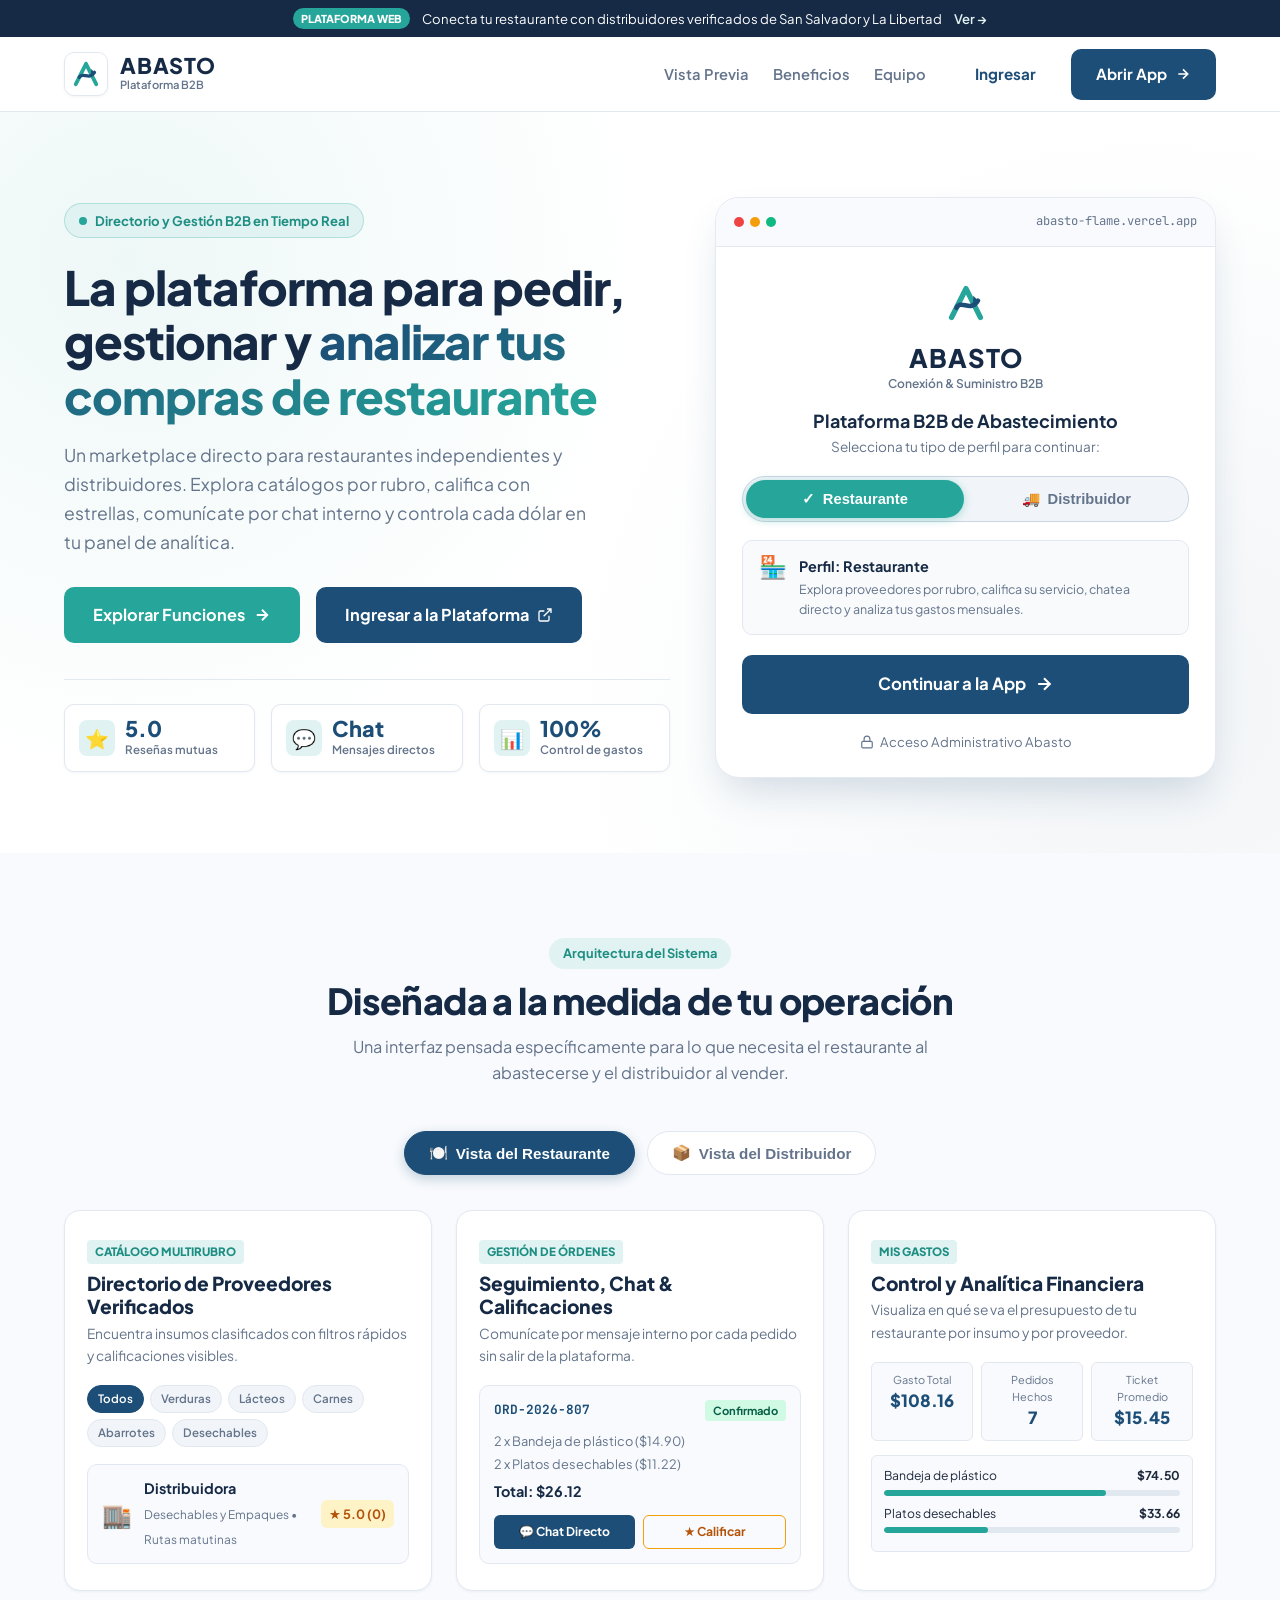
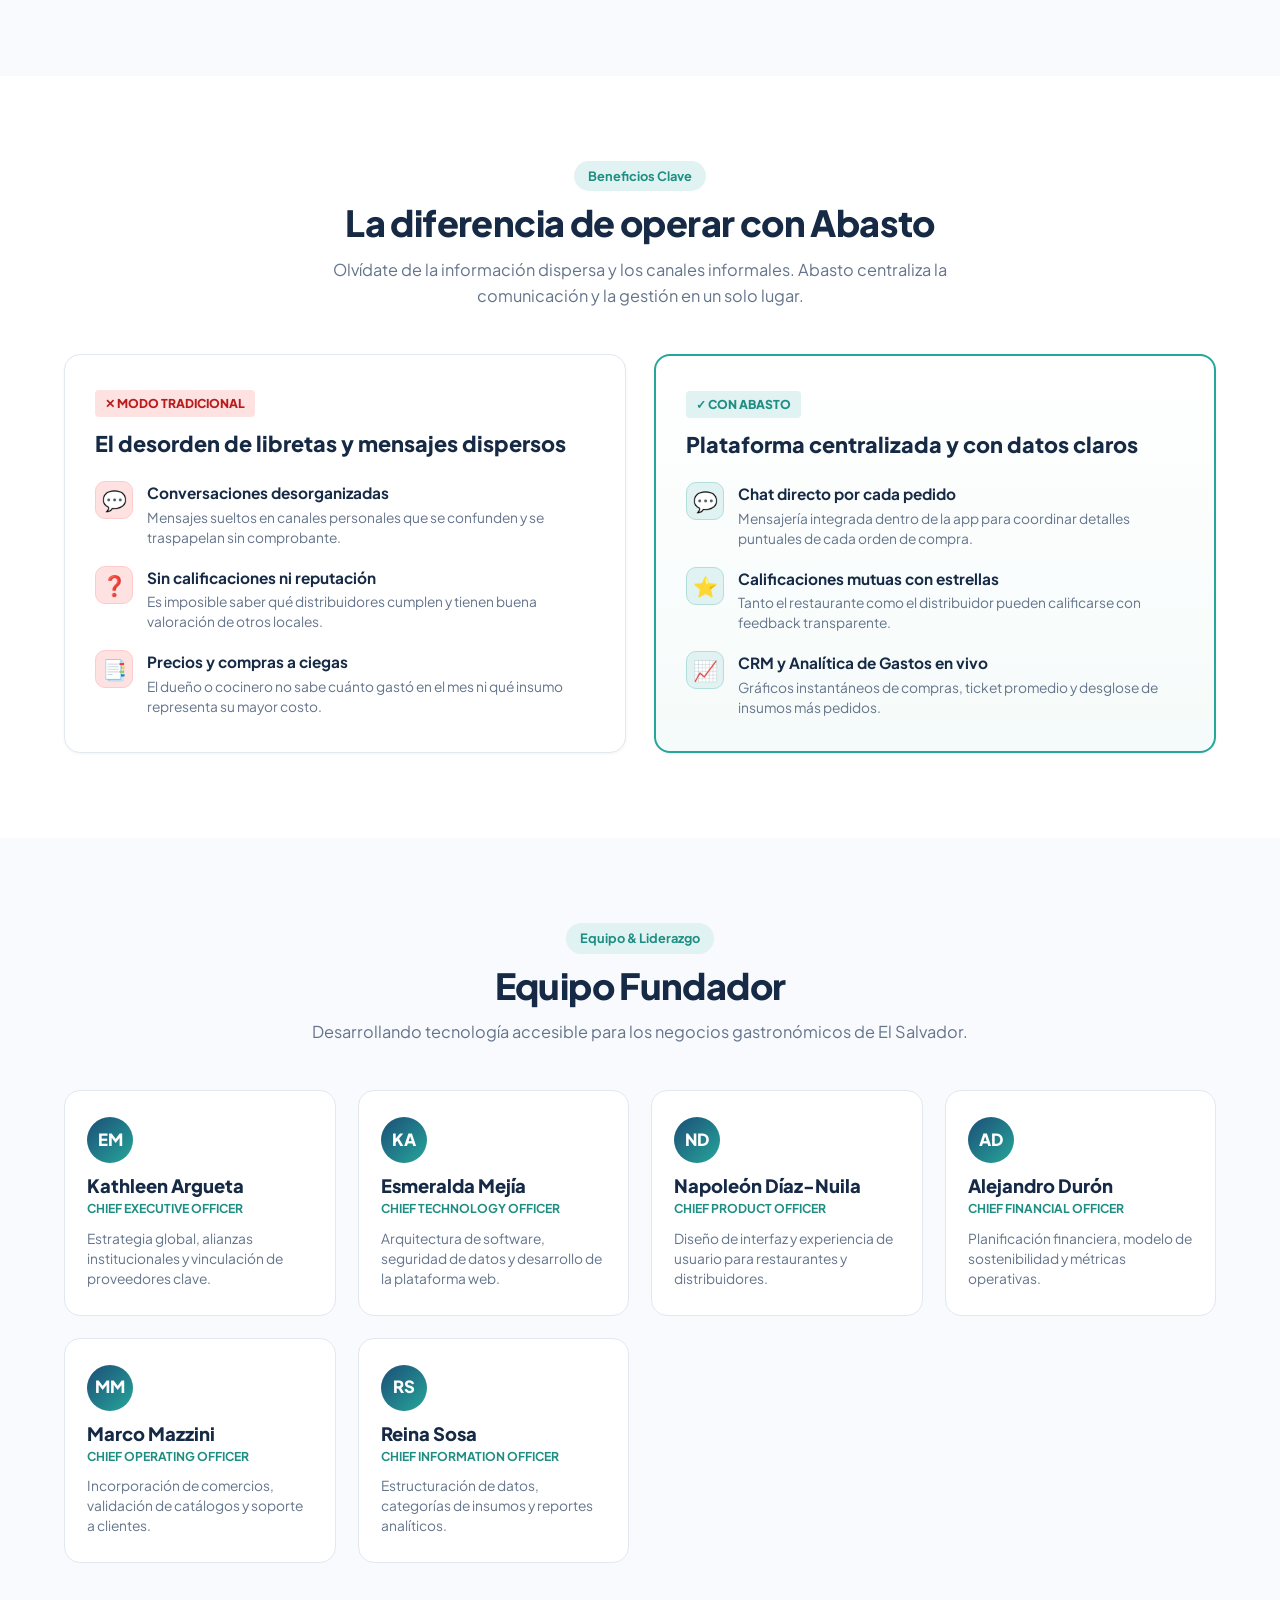
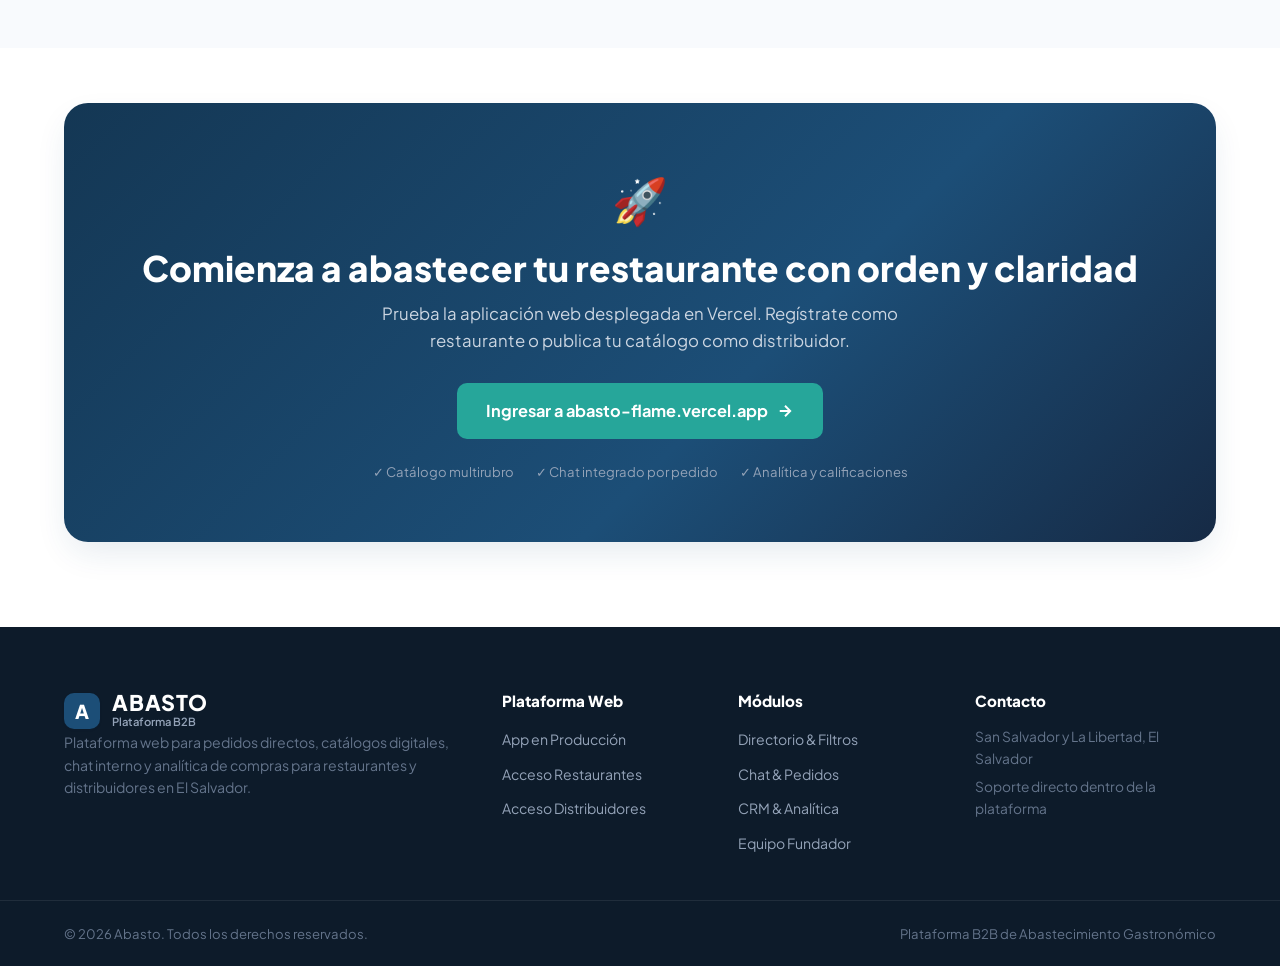
==== index.html @ c919c5bb "Cambios iniciales" ====
<!DOCTYPE html>
<html lang="es">
<head>
  <meta charset="UTF-8">
  <meta name="viewport" content="width=device-width, initial-scale=1.0">
  <title>Abasto | Conexión & Suministro B2B</title>
  <meta name="description" content="Plataforma B2B para pedidos automatizados, control de abastecimiento y gestión centralizada entre restaurantes y distribuidores en El Salvador.">
  <link rel="preconnect" href="https://fonts.googleapis.com">
  <link rel="preconnect" href="https://fonts.gstatic.com" crossorigin>
  <link href="https://fonts.googleapis.com/css2?family=Plus+Jakarta+Sans:wght@400;500;600;700;800&family=JetBrains+Mono:wght@500;600&display=swap" rel="stylesheet">
  <link rel="stylesheet" href="styles.css">
</head>
<body>

  <!-- Top Notification -->
  <div class="top-banner">
    <div class="container banner-inner">
      <span class="badge-pill">Plataforma Web</span>
      <span>Conecta tu restaurante con distribuidores verificados de San Salvador y La Libertad</span>
      <a href="#probar-app" class="banner-link">Ver &rarr;</a>
    </div>
  </div>

  <!-- Navbar Glassmorphism -->
  <header class="navbar" id="navbar">
    <div class="container nav-container">
      <a href="#" class="brand-link">
        <div class="brand-logo">
          <svg viewBox="0 0 40 40" width="34" height="34" fill="none">
            <path d="M8 32 L20 8 L32 32" stroke="#26A69A" stroke-width="4.5" stroke-linecap="round" stroke-linejoin="round"/>
            <path d="M12 24 C16 17, 24 28, 30 18" stroke="#1C4E77" stroke-width="3.8" stroke-linecap="round"/>
            <path d="M26 14 L30 18 L26 22" fill="#1C4E77"/>
          </svg>
        </div>
        <div class="brand-text">
          <span class="brand-title">ABASTO</span>
          <span class="brand-subtitle">Plataforma B2B</span>
        </div>
      </a>

      <button class="nav-toggle" id="navToggle" aria-label="Abrir menú">
        <span></span>
        <span></span>
        <span></span>
      </button>

      <nav class="nav-menu" id="navMenu">
        <a href="#interactivo" class="nav-link">Vista Previa</a>
        <a href="#beneficios" class="nav-link">Beneficios</a>
        <a href="#equipo" class="nav-link">Equipo</a>
        <div class="nav-cta-group">
          <a href="https://abasto-flame.vercel.app/" target="_blank" rel="noopener noreferrer" class="btn btn-outline-nav">
            Ingresar
          </a>
          <a href="https://abasto-flame.vercel.app/" target="_blank" rel="noopener noreferrer" class="btn btn-primary-nav">
            <span>Abrir App</span>
            <svg viewBox="0 0 24 24" width="16" height="16" fill="none" stroke="currentColor" stroke-width="2.5"><path d="M5 12h14M12 5l7 7-7 7"/></svg>
          </a>
        </div>
      </nav>
    </div>
  </header>

  <main>
    <!-- Hero Section -->
    <section class="hero">
      <div class="container hero-grid">
        <div class="hero-content">
          <div class="hero-badge reveal">
            <span class="pulse-indicator"></span>
            Directorio y Gestión B2B en Tiempo Real
          </div>
          
          <h1 class="hero-title reveal">
            La plataforma para pedir, gestionar y <span class="gradient-text">analizar tus compras de restaurante</span>
          </h1>
          
          <p class="hero-description reveal">
            Un marketplace directo para restaurantes independientes y distribuidores. Explora catálogos por rubro, califica con estrellas, comunícate por chat interno y controla cada dólar en tu panel de analítica.
          </p>

          <div class="hero-actions reveal">
            <a href="#interactivo" class="btn btn-teal btn-lg glow-effect">
              <span>Explorar Funciones</span>
              <svg viewBox="0 0 24 24" width="18" height="18" fill="none" stroke="currentColor" stroke-width="2.5"><path d="M5 12h14M12 5l7 7-7 7"/></svg>
            </a>
            <a href="https://abasto-flame.vercel.app/" target="_blank" rel="noopener noreferrer" class="btn btn-navy btn-lg">
              <span>Ingresar a la Plataforma</span>
              <svg viewBox="0 0 24 24" width="16" height="16" fill="none" stroke="currentColor" stroke-width="2"><path d="M18 13v6a2 2 0 01-2 2H5a2 2 0 01-2-2V8a2 2 0 012-2h6M15 3h6v6M10 14L21 3"/></svg>
            </a>
          </div>

          <!-- Micro Métricas Reales -->
          <div class="hero-kpis reveal">
            <div class="kpi-card-visual">
              <div class="kpi-icon-box">⭐</div>
              <div>
                <span class="kpi-val">5.0</span>
                <span class="kpi-label">Reseñas mutuas</span>
              </div>
            </div>
            <div class="kpi-card-visual">
              <div class="kpi-icon-box">💬</div>
              <div>
                <span class="kpi-val">Chat</span>
                <span class="kpi-label">Mensajes directos</span>
              </div>
            </div>
            <div class="kpi-card-visual">
              <div class="kpi-icon-box">📊</div>
              <div>
                <span class="kpi-val">100%</span>
                <span class="kpi-label">Control de gastos</span>
              </div>
            </div>
          </div>
        </div>

        <!-- Terminal Interactivo del Gateway -->
        <div class="hero-interactive reveal" id="probar-app">
          <div class="terminal-card">
            <div class="terminal-header">
              <div class="terminal-dots">
                <span class="dot red"></span>
                <span class="dot yellow"></span>
                <span class="dot green"></span>
              </div>
              <div class="terminal-title">abasto-flame.vercel.app</div>
            </div>

            <div class="terminal-body">
              <div class="app-brand-center">
                <div class="logo-symbol-lg">
                  <svg viewBox="0 0 40 40" width="48" height="48" fill="none">
                    <path d="M8 32 L20 8 L32 32" stroke="#26A69A" stroke-width="4.5" stroke-linecap="round" stroke-linejoin="round"/>
                    <path d="M12 24 C16 17, 24 28, 30 18" stroke="#1C4E77" stroke-width="3.8" stroke-linecap="round"/>
                    <path d="M26 14 L30 18 L26 22" fill="#1C4E77"/>
                  </svg>
                </div>
                <h3>ABASTO</h3>
                <p class="tagline">Conexión & Suministro B2B</p>
                <div class="gateway-prompt">Plataforma B2B de Abastecimiento</div>
                <p class="gateway-subprompt">Selecciona tu tipo de perfil para continuar:</p>
              </div>

              <!-- Selector Reactivo de Roles -->
              <div class="profile-switch-container">
                <button type="button" class="profile-tab active" data-role="restaurante" id="tabRestaurante">
                  <span class="check-icon">✓</span>
                  <span>Restaurante</span>
                </button>
                <button type="button" class="profile-tab" data-role="distribuidor" id="tabDistribuidor">
                  <span class="truck-icon">🚚</span>
                  <span>Distribuidor</span>
                </button>
              </div>

              <!-- Vista Dinámica del Perfil Seleccionado -->
              <div class="role-preview-card" id="rolePreviewCard">
                <div class="role-feature-item">
                  <div class="rf-icon" id="rfIcon">🏪</div>
                  <div class="rf-text">
                    <strong id="roleTitle">Perfil: Restaurante</strong>
                    <p id="roleDescription">Explora proveedores por rubro, califica su servicio, chatea directo y analiza tus gastos mensuales.</p>
                  </div>
                </div>
              </div>

              <a href="https://abasto-flame.vercel.app/" target="_blank" rel="noopener noreferrer" class="btn btn-navy btn-block btn-launch" id="btnLaunchTarget">
                <span>Continuar a la App</span>
                <svg viewBox="0 0 24 24" width="20" height="20" fill="none" stroke="currentColor" stroke-width="2.5"><path d="M5 12h14M12 5l7 7-7 7"/></svg>
              </a>

              <div class="terminal-footer">
                <a href="https://abasto-flame.vercel.app/" target="_blank" rel="noopener noreferrer" class="admin-link">
                  <svg viewBox="0 0 24 24" width="14" height="14" fill="none" stroke="currentColor" stroke-width="2"><rect x="3" y="11" width="18" height="11" rx="2" ry="2"/><path d="M7 11V7a5 5 0 0110 0v4"/></svg>
                  <span>Acceso Administrativo Abasto</span>
                </a>
              </div>
            </div>
          </div>
        </div>
      </div>
    </section>

    <!-- Módulo Visual Interactivo: Dos Lados de la App -->
    <section class="section bg-light" id="interactivo">
      <div class="container">
        <div class="section-badge-center">Arquitectura del Sistema</div>
        <h2 class="section-title-center">Diseñada a la medida de tu operación</h2>
        <p class="section-subtitle-center">
          Una interfaz pensada específicamente para lo que necesita el restaurante al abastecerse y el distribuidor al vender.
        </p>

        <!-- Selector Tabs de la Plataforma -->
        <div class="app-showcase-tabs">
          <button class="showcase-tab active" data-showcase="restaurante">
            <span class="tab-icon">🍽️</span> Vista del Restaurante
          </button>
          <button class="showcase-tab" data-showcase="distribuidor">
            <span class="tab-icon">📦</span> Vista del Distribuidor
          </button>
        </div>

        <!-- Panel 1: Restaurante -->
        <div class="showcase-view active" id="viewRestaurante">
          <div class="features-columns-grid">
            <div class="feature-mock-card">
              <div class="f-header">
                <span class="f-pill">Catálogo Multirubro</span>
                <h4>Directorio de Proveedores Verificados</h4>
                <p>Encuentra insumos clasificados con filtros rápidos y calificaciones visibles.</p>
              </div>
              <div class="mock-filter-row">
                <span class="m-pill active">Todos</span>
                <span class="m-pill">Verduras</span>
                <span class="m-pill">Lácteos</span>
                <span class="m-pill">Carnes</span>
                <span class="m-pill">Abarrotes</span>
                <span class="m-pill">Desechables</span>
              </div>
              <div class="mock-distributor-item">
                <div class="dist-avatar">🏬</div>
                <div class="dist-meta">
                  <strong>Distribuidora</strong>
                  <span>Desechables y Empaques &bull; Rutas matutinas</span>
                </div>
                <div class="dist-rating">
                  <span class="star">★</span> 5.0 (0)
                </div>
              </div>
            </div>

            <div class="feature-mock-card">
              <div class="f-header">
                <span class="f-pill">Gestión de Órdenes</span>
                <h4>Seguimiento, Chat & Calificaciones</h4>
                <p>Comunícate por mensaje interno por cada pedido sin salir de la plataforma.</p>
              </div>
              <div class="mock-order-box">
                <div class="order-top">
                  <span class="order-id">ORD-2026-807</span>
                  <span class="order-status-badge">Confirmado</span>
                </div>
                <div class="order-content-preview">
                  <p>2 x Bandeja de plástico ($14.90)</p>
                  <p>2 x Platos desechables ($11.22)</p>
                  <strong>Total: $26.12</strong>
                </div>
                <div class="order-actions-bar">
                  <span class="btn-micro-chat">💬 Chat Directo</span>
                  <span class="btn-micro-rate">★ Calificar</span>
                </div>
              </div>
            </div>

            <div class="feature-mock-card">
              <div class="f-header">
                <span class="f-pill">Mis Gastos</span>
                <h4>Control y Analítica Financiera</h4>
                <p>Visualiza en qué se va el presupuesto de tu restaurante por insumo y por proveedor.</p>
              </div>
              <div class="mock-stats-mini-grid">
                <div class="m-stat-box">
                  <span class="label">Gasto Total</span>
                  <span class="val">$108.16</span>
                </div>
                <div class="m-stat-box">
                  <span class="label">Pedidos Hechos</span>
                  <span class="val">7</span>
                </div>
                <div class="m-stat-box">
                  <span class="label">Ticket Promedio</span>
                  <span class="val">$15.45</span>
                </div>
              </div>
              <div class="mock-bars-wrapper">
                <div class="bar-row">
                  <span>Bandeja de plástico</span>
                  <strong>$74.50</strong>
                </div>
                <div class="mock-bar-fill"><div class="fill" style="width: 75%;"></div></div>
                <div class="bar-row">
                  <span>Platos desechables</span>
                  <strong>$33.66</strong>
                </div>
                <div class="mock-bar-fill"><div class="fill" style="width: 35%;"></div></div>
              </div>
            </div>
          </div>
        </div>

        <!-- Panel 2: Distribuidor -->
        <div class="showcase-view" id="viewDistribuidor">
          <div class="features-columns-grid">
            <div class="feature-mock-card">
              <div class="f-header">
                <span class="f-pill">Despacho</span>
                <h4>Lista Ordenada de Pedidos</h4>
                <p>Monitorea pedidos entrantes, montos netos a recibir y cambia el estado con un clic.</p>
              </div>
              <div class="mock-dist-dispatch-box">
                <div class="dispatch-header">
                  <span class="badge-status-pend">Pendiente</span>
                  <span class="order-code">ORD-2026-238</span>
                </div>
                <div class="dispatch-body">
                  <strong>Restaurante Solicitante</strong>
                  <p>1 x Bandeja de plástico &bull; $7.45</p>
                  <div class="dispatch-net">Tu pago neto a recibir: <strong>$7.08</strong></div>
                </div>
                <div class="order-actions-bar">
                  <span class="btn-micro-chat">💬 Chat</span>
                  <span class="btn-micro-status">Estado: En Ruta &darr;</span>
                </div>
              </div>
            </div>

            <div class="feature-mock-card">
              <div class="f-header">
                <span class="f-pill">Mi Catálogo</span>
                <h4>Gestión Rápida de Insumos</h4>
                <p>Publica productos con imagen, categoría y edita precios en segundos.</p>
              </div>
              <div class="mock-catalog-list">
                <div class="catalog-row">
                  <div class="cat-img">📦</div>
                  <div class="cat-info">
                    <strong>Bandeja de plástico (50 uds)</strong>
                    <span>Desechables y Empaques</span>
                  </div>
                  <div class="cat-price">$7.30 ✏️</div>
                </div>
                <div class="catalog-row">
                  <div class="cat-img">🍽️</div>
                  <div class="cat-info">
                    <strong>Platos desechables (50 uds)</strong>
                    <span>Desechables y Empaques</span>
                  </div>
                  <div class="cat-price">$5.50 ✏️</div>
                </div>
                <div class="btn-add-item-mock">+ Agregar Insumo</div>
              </div>
            </div>

            <div class="feature-mock-card">
              <div class="f-header">
                <span class="f-pill">CRM & Reseñas</span>
                <h4>Rendimiento Comercial & Clientes</h4>
                <p>Visualiza tus clientes principales, facturación acumulada y reputación.</p>
              </div>
              <div class="mock-stats-mini-grid">
                <div class="m-stat-box">
                  <span class="label">Facturación</span>
                  <span class="val">$82.04</span>
                </div>
                <div class="m-stat-box">
                  <span class="label">Despachos</span>
                  <span class="val">4</span>
                </div>
                <div class="m-stat-box">
                  <span class="label">Ticket Prom.</span>
                  <span class="val">$20.51</span>
                </div>
              </div>
              <div class="mock-review-container">
                <div class="review-label">⭐ Reseñas Recibidas</div>
                <p class="review-status">Construye reputación con cada entrega confirmada.</p>
              </div>
            </div>
          </div>
        </div>
      </div>
    </section>

    <!-- Resumen de Ventajas Comparativas -->
    <section class="section" id="beneficios">
      <div class="container">
        <div class="section-badge-center">Beneficios Clave</div>
        <h2 class="section-title-center">La diferencia de operar con Abasto</h2>
        <p class="section-subtitle-center">
          Olvídate de la información dispersa y los canales informales. Abasto centraliza la comunicación y la gestión en un solo lugar.
        </p>

        <div class="visual-comparison-grid">
          <div class="vis-card bad-side">
            <div class="vis-card-header">
              <span class="vis-badge bad">✕ Modo Tradicional</span>
              <h3>El desorden de libretas y mensajes dispersos</h3>
            </div>
            
            <div class="vis-items-list">
              <div class="vis-item">
                <div class="vis-item-icon bad">💬</div>
                <div class="vis-item-content">
                  <strong>Conversaciones desorganizadas</strong>
                  <p>Mensajes sueltos en canales personales que se confunden y se traspapelan sin comprobante.</p>
                </div>
              </div>

              <div class="vis-item">
                <div class="vis-item-icon bad">❓</div>
                <div class="vis-item-content">
                  <strong>Sin calificaciones ni reputación</strong>
                  <p>Es imposible saber qué distribuidores cumplen y tienen buena valoración de otros locales.</p>
                </div>
              </div>

              <div class="vis-item">
                <div class="vis-item-icon bad">📑</div>
                <div class="vis-item-content">
                  <strong>Precios y compras a ciegas</strong>
                  <p>El dueño o cocinero no sabe cuánto gastó en el mes ni qué insumo representa su mayor costo.</p>
                </div>
              </div>
            </div>
          </div>

          <div class="vis-card good-side">
            <div class="vis-card-header">
              <span class="vis-badge good">✓ Con Abasto</span>
              <h3>Plataforma centralizada y con datos claros</h3>
            </div>

            <div class="vis-items-list">
              <div class="vis-item">
                <div class="vis-item-icon good">💬</div>
                <div class="vis-item-content">
                  <strong>Chat directo por cada pedido</strong>
                  <p>Mensajería integrada dentro de la app para coordinar detalles puntuales de cada orden de compra.</p>
                </div>
              </div>

              <div class="vis-item">
                <div class="vis-item-icon good">⭐</div>
                <div class="vis-item-content">
                  <strong>Calificaciones mutuas con estrellas</strong>
                  <p>Tanto el restaurante como el distribuidor pueden calificarse con feedback transparente.</p>
                </div>
              </div>

              <div class="vis-item">
                <div class="vis-item-icon good">📈</div>
                <div class="vis-item-content">
                  <strong>CRM y Analítica de Gastos en vivo</strong>
                  <p>Gráficos instantáneos de compras, ticket promedio y desglose de insumos más pedidos.</p>
                </div>
              </div>
            </div>
          </div>
        </div>
      </div>
    </section>

    <!-- Equipo Fundador -->
    <section class="section bg-light" id="equipo">
      <div class="container">
        <div class="section-badge-center">Equipo & Liderazgo</div>
        <h2 class="section-title-center">Equipo Fundador</h2>
        <p class="section-subtitle-center">
          Desarrollando tecnología accesible para los negocios gastronómicos de El Salvador.
        </p>

        <div class="team-grid">
          <div class="team-card-visual">
            <div class="avatar-badge">EM</div>
            <h4>Kathleen Argueta</h4>
            <span class="team-role">Chief Executive Officer</span>
            <p>Estrategia global, alianzas institucionales y vinculación de proveedores clave.</p>
          </div>

          <div class="team-card-visual">
            <div class="avatar-badge">KA</div>
            <h4>Esmeralda Mejía</h4>
            <span class="team-role">Chief Technology Officer</span>
            <p>Arquitectura de software, seguridad de datos y desarrollo de la plataforma web.</p>
          </div>

          <div class="team-card-visual">
            <div class="avatar-badge">ND</div>
            <h4>Napoleón Díaz-Nuila</h4>
            <span class="team-role">Chief Product Officer</span>
            <p>Diseño de interfaz y experiencia de usuario para restaurantes y distribuidores.</p>
          </div>

          <div class="team-card-visual">
            <div class="avatar-badge">AD</div>
            <h4>Alejandro Durón</h4>
            <span class="team-role">Chief Financial Officer</span>
            <p>Planificación financiera, modelo de sostenibilidad y métricas operativas.</p>
          </div>

          <div class="team-card-visual">
            <div class="avatar-badge">MM</div>
            <h4>Marco Mazzini</h4>
            <span class="team-role">Chief Operating Officer</span>
            <p>Incorporación de comercios, validación de catálogos y soporte a clientes.</p>
          </div>

          <div class="team-card-visual">
            <div class="avatar-badge">RS</div>
            <h4>Reina Sosa</h4>
            <span class="team-role">Chief Information Officer</span>
            <p>Estructuración de datos, categorías de insumos y reportes analíticos.</p>
          </div>
        </div>
      </div>
    </section>

    <!-- CTA Final -->
    <section class="section cta-final">
      <div class="container">
        <div class="cta-banner-glass">
          <div class="cta-inner">
            <div class="cta-icon-floating">🚀</div>
            <h2>Comienza a abastecer tu restaurante con orden y claridad</h2>
            <p>
              Prueba la aplicación web desplegada en Vercel. Regístrate como restaurante o publica tu catálogo como distribuidor.
            </p>
            <div class="cta-buttons">
              <a href="https://abasto-flame.vercel.app/" target="_blank" rel="noopener noreferrer" class="btn btn-teal btn-lg">
                <span>Ingresar a abasto-flame.vercel.app</span>
                <svg viewBox="0 0 24 24" width="18" height="18" fill="none" stroke="currentColor" stroke-width="2.5"><path d="M5 12h14M12 5l7 7-7 7"/></svg>
              </a>
            </div>
            <div class="cta-meta">
              <span>✓ Catálogo multirubro</span>
              <span>✓ Chat integrado por pedido</span>
              <span>✓ Analítica y calificaciones</span>
            </div>
          </div>
        </div>
      </div>
    </section>
  </main>

  <footer class="footer">
    <div class="container footer-content">
      <div class="footer-col brand-col">
        <div class="brand-link footer-brand">
          <div class="brand-logo sm">
            <span>A</span>
          </div>
          <div class="brand-text">
            <span class="brand-title" style="color:#FFFFFF">ABASTO</span>
            <span class="brand-subtitle" style="color:#94A3B8">Plataforma B2B</span>
          </div>
        </div>
        <p class="footer-desc">
          Plataforma web para pedidos directos, catálogos digitales, chat interno y analítica de compras para restaurantes y distribuidores en El Salvador.
        </p>
      </div>

      <div class="footer-col">
        <h5>Plataforma Web</h5>
        <ul class="footer-links-list">
          <li><a href="https://abasto-flame.vercel.app/" target="_blank" rel="noopener noreferrer">App en Producción</a></li>
          <li><a href="#probar-app">Acceso Restaurantes</a></li>
          <li><a href="#probar-app">Acceso Distribuidores</a></li>
        </ul>
      </div>

      <div class="footer-col">
        <h5>Módulos</h5>
        <ul class="footer-links-list">
          <li><a href="#interactivo">Directorio & Filtros</a></li>
          <li><a href="#interactivo">Chat & Pedidos</a></li>
          <li><a href="#interactivo">CRM & Analítica</a></li>
          <li><a href="#equipo">Equipo Fundador</a></li>
        </ul>
      </div>

      <div class="footer-col">
        <h5>Contacto</h5>
        <p class="contact-line">San Salvador y La Libertad, El Salvador</p>
        <p class="contact-line">Soporte directo dentro de la plataforma</p>
        
      </div>
    </div>

    <div class="footer-bottom">
      <div class="container bottom-row">
        <p>&copy; 2026 Abasto. Todos los derechos reservados.</p>
        <p class="legal-note">Plataforma B2B de Abastecimiento Gastronómico</p>
      </div>
    </div>
  </footer>

  <script src="app.js"></script>
</body>
</html>
---- styles.css ----
:root {
  --color-navy: #1C4E77;
  --color-navy-dark: #143754;
  --color-navy-light: #286394;
  --color-teal: #26A69A;
  --color-teal-dark: #1E8E83;
  --color-teal-light: #E0F2F1;
  --color-teal-glow: rgba(38, 166, 154, 0.35);

  --color-heading: #162A45;
  --color-text: #1E293B;
  --color-muted: #64748B;
  --color-border: #E2E8F0;
  --color-border-card: #E5E9F0;
  
  --bg-page: #FFFFFF;
  --bg-alt: #F8FAFD;
  
  --font-sans: 'Plus Jakarta Sans', -apple-system, BlinkMacSystemFont, sans-serif;
  --font-mono: 'JetBrains Mono', monospace;

  --shadow-sm: 0 1px 3px rgba(22, 42, 69, 0.05);
  --shadow-md: 0 6px 16px rgba(22, 42, 69, 0.08);
  --shadow-lg: 0 14px 34px -6px rgba(28, 78, 119, 0.12);
  --shadow-interactive: 0 20px 40px -10px rgba(28, 78, 119, 0.2);

  --radius-xs: 6px;
  --radius-sm: 10px;
  --radius-md: 16px;
  --radius-lg: 24px;
  --radius-pill: 9999px;

  --transition-fast: 0.18s cubic-bezier(0.16, 1, 0.3, 1);
  --transition-normal: 0.28s cubic-bezier(0.16, 1, 0.3, 1);
}

*, *::before, *::after {
  box-sizing: border-box;
  margin: 0;
  padding: 0;
}

body {
  font-family: var(--font-sans);
  color: var(--color-text);
  background-color: var(--bg-page);
  line-height: 1.6;
  overflow-x: hidden;
}

.container {
  width: 90%;
  max-width: 1200px;
  margin: 0 auto;
}

h1, h2, h3, h4, h5 {
  color: var(--color-heading);
  font-weight: 800;
  line-height: 1.2;
}

p {
  color: var(--color-muted);
}

.top-banner {
  background: var(--color-heading);
  color: #FFFFFF;
  font-size: 0.82rem;
  padding: 8px 0;
}

.banner-inner {
  display: flex;
  align-items: center;
  justify-content: center;
  gap: 12px;
  flex-wrap: wrap;
}

.badge-pill {
  background: var(--color-teal);
  color: #fff;
  font-weight: 800;
  font-size: 0.68rem;
  text-transform: uppercase;
  padding: 2px 8px;
  border-radius: var(--radius-pill);
}

.banner-link {
  color: var(--color-teal-light);
  font-weight: 600;
  text-decoration: none;
}

.banner-link:hover {
  text-decoration: underline;
}

.navbar {
  position: sticky;
  top: 0;
  background-color: rgba(255, 255, 255, 0.94);
  backdrop-filter: blur(14px);
  -webkit-backdrop-filter: blur(14px);
  border-bottom: 1px solid var(--color-border);
  z-index: 1000;
  transition: box-shadow 0.25s ease;
}

.navbar.scrolled {
  box-shadow: 0 4px 20px rgba(22, 42, 69, 0.08);
}

.nav-container {
  display: flex;
  justify-content: space-between;
  align-items: center;
  height: 74px;
}

.brand-link {
  display: flex;
  align-items: center;
  gap: 12px;
  text-decoration: none;
}

.brand-logo {
  width: 44px;
  height: 44px;
  background: #FFFFFF;
  border: 1px solid var(--color-border);
  border-radius: var(--radius-sm);
  display: flex;
  align-items: center;
  justify-content: center;
  box-shadow: var(--shadow-sm);
  transition: transform var(--transition-fast);
}

.brand-logo.sm {
  width: 36px;
  height: 36px;
  background: var(--color-navy);
  color: #fff;
  font-weight: 800;
  font-size: 1.2rem;
  border: none;
}

.brand-link:hover .brand-logo {
  transform: scale(1.05);
}

.brand-text {
  display: flex;
  flex-direction: column;
}

.brand-title {
  font-size: 1.35rem;
  font-weight: 800;
  color: var(--color-heading);
  letter-spacing: 0.8px;
  line-height: 1;
}

.brand-subtitle {
  font-size: 0.7rem;
  font-weight: 600;
  color: var(--color-muted);
}

.nav-menu {
  display: flex;
  align-items: center;
  gap: 24px;
}

.nav-link {
  color: var(--color-muted);
  text-decoration: none;
  font-size: 0.92rem;
  font-weight: 600;
  transition: color var(--transition-fast);
}

.nav-link:hover {
  color: var(--color-navy);
}

.nav-cta-group {
  display: flex;
  align-items: center;
  gap: 10px;
}

.btn-outline-nav {
  padding: 8px 16px;
  font-size: 0.88rem;
  font-weight: 600;
  color: var(--color-navy);
  border: 1px solid var(--color-border);
  border-radius: var(--radius-xs);
  text-decoration: none;
}

.btn-primary-nav {
  display: inline-flex;
  align-items: center;
  gap: 6px;
  padding: 8px 18px;
  font-size: 0.88rem;
  font-weight: 700;
  background: var(--color-navy);
  color: #fff;
  border-radius: var(--radius-xs);
  text-decoration: none;
}

.btn-primary-nav:hover {
  background: var(--color-navy-dark);
}

.nav-toggle {
  display: none;
  background: transparent;
  border: none;
  cursor: pointer;
  flex-direction: column;
  gap: 5px;
}

.nav-toggle span {
  display: block;
  width: 25px;
  height: 2px;
  background: var(--color-heading);
}

.btn {
  display: inline-flex;
  align-items: center;
  justify-content: center;
  gap: 8px;
  padding: 12px 24px;
  font-size: 0.95rem;
  font-weight: 700;
  border-radius: var(--radius-sm);
  text-decoration: none;
  cursor: pointer;
  border: 1px solid transparent;
  transition: var(--transition-normal);
}

.btn-teal {
  background-color: var(--color-teal);
  color: #FFFFFF;
}

.btn-teal:hover {
  background-color: var(--color-teal-dark);
  box-shadow: 0 8px 20px var(--color-teal-glow);
  transform: translateY(-2px);
}

.btn-navy {
  background-color: var(--color-navy);
  color: #FFFFFF;
}

.btn-navy:hover {
  background-color: var(--color-navy-dark);
  box-shadow: 0 8px 20px rgba(28, 78, 119, 0.3);
  transform: translateY(-2px);
}

.btn-lg {
  padding: 14px 28px;
  font-size: 1.02rem;
}

.btn-block {
  width: 100%;
}

.hero {
  position: relative;
  padding: 85px 0 75px;
  background: radial-gradient(circle at 10% 20%, rgba(38, 166, 154, 0.08) 0%, transparent 40%),
              radial-gradient(circle at 90% 80%, rgba(28, 78, 119, 0.06) 0%, transparent 45%);
}

.hero-grid {
  display: grid;
  grid-template-columns: 1.15fr 0.95fr;
  gap: 45px;
  align-items: center;
}

.hero-badge {
  display: inline-flex;
  align-items: center;
  gap: 8px;
  padding: 6px 14px;
  background: var(--color-teal-light);
  color: var(--color-teal-dark);
  font-size: 0.82rem;
  font-weight: 700;
  border-radius: var(--radius-pill);
  margin-bottom: 22px;
  border: 1px solid rgba(38, 166, 154, 0.25);
}

.pulse-indicator {
  width: 8px;
  height: 8px;
  background: var(--color-teal);
  border-radius: 50%;
  animation: pulse-ring 1.8s infinite;
}

@keyframes pulse-ring {
  0% { box-shadow: 0 0 0 0 rgba(38, 166, 154, 0.7); }
  70% { box-shadow: 0 0 0 8px rgba(38, 166, 154, 0); }
  100% { box-shadow: 0 0 0 0 rgba(38, 166, 154, 0); }
}

.hero-title {
  font-size: 2.95rem;
  letter-spacing: -1px;
  line-height: 1.15;
  margin-bottom: 18px;
}

.gradient-text {
  background: linear-gradient(120deg, var(--color-navy) 0%, var(--color-teal) 100%);
  -webkit-background-clip: text;
  -webkit-text-fill-color: transparent;
}

.hero-description {
  font-size: 1.1rem;
  color: var(--color-muted);
  line-height: 1.65;
  margin-bottom: 30px;
  max-width: 530px;
}

.hero-actions {
  display: flex;
  gap: 16px;
  margin-bottom: 36px;
}

.hero-kpis {
  display: flex;
  gap: 16px;
  border-top: 1px solid var(--color-border);
  padding-top: 24px;
}

.kpi-card-visual {
  flex: 1;
  display: flex;
  align-items: center;
  gap: 10px;
  background: #FFFFFF;
  border: 1px solid var(--color-border);
  padding: 12px 14px;
  border-radius: var(--radius-sm);
  box-shadow: var(--shadow-sm);
  transition: transform var(--transition-fast);
}

.kpi-card-visual:hover {
  transform: translateY(-2px);
  border-color: var(--color-teal);
}

.kpi-icon-box {
  width: 36px;
  height: 36px;
  background: var(--color-teal-light);
  border-radius: 8px;
  display: flex;
  align-items: center;
  justify-content: center;
  font-size: 1.2rem;
  flex-shrink: 0;
}

.kpi-val {
  display: block;
  font-size: 1.35rem;
  font-weight: 800;
  color: var(--color-navy);
  line-height: 1.1;
}

.kpi-label {
  display: block;
  font-size: 0.72rem;
  color: var(--color-muted);
  font-weight: 600;
}

.terminal-card {
  background: #FFFFFF;
  border: 1px solid var(--color-border-card);
  border-radius: var(--radius-lg);
  box-shadow: var(--shadow-interactive);
  overflow: hidden;
}

.terminal-header {
  display: flex;
  align-items: center;
  justify-content: space-between;
  padding: 14px 18px;
  background: #F8FAFD;
  border-bottom: 1px solid var(--color-border);
}

.terminal-dots {
  display: flex;
  gap: 6px;
}

.dot {
  width: 10px;
  height: 10px;
  border-radius: 50%;
}
.dot.red { background: #EF4444; }
.dot.yellow { background: #F59E0B; }
.dot.green { background: #10B981; }

.terminal-title {
  font-family: var(--font-mono);
  font-size: 0.76rem;
  color: var(--color-muted);
}

.badge-status-online {
  font-size: 0.7rem;
  font-weight: 700;
  background: #DCFCE7;
  color: #15803D;
  padding: 2px 8px;
  border-radius: var(--radius-pill);
}

.terminal-body {
  padding: 32px 26px 22px;
  text-align: center;
}

.app-brand-center h3 {
  font-size: 1.6rem;
  font-weight: 800;
  letter-spacing: 1px;
  margin-top: 10px;
}

.app-brand-center .tagline {
  font-size: 0.75rem;
  font-weight: 600;
  color: var(--color-muted);
  margin-bottom: 14px;
}

.gateway-prompt {
  font-size: 1.12rem;
  font-weight: 700;
  color: var(--color-heading);
}

.gateway-subprompt {
  font-size: 0.85rem;
  margin-bottom: 18px;
}

.profile-switch-container {
  display: flex;
  background: #F1F5F9;
  border: 1px solid #CBD5E1;
  border-radius: var(--radius-pill);
  padding: 3px;
  gap: 4px;
  margin-bottom: 18px;
}

.profile-tab {
  flex: 1;
  display: flex;
  align-items: center;
  justify-content: center;
  gap: 8px;
  padding: 10px 16px;
  font-size: 0.92rem;
  font-weight: 700;
  color: var(--color-muted);
  background: transparent;
  border: none;
  border-radius: var(--radius-pill);
  cursor: pointer;
  transition: var(--transition-fast);
}

.profile-tab.active {
  background: var(--color-teal);
  color: #FFFFFF;
  box-shadow: 0 2px 8px rgba(38, 166, 154, 0.35);
}

.role-preview-card {
  background: #F8FAFC;
  border: 1px solid var(--color-border);
  border-radius: var(--radius-sm);
  padding: 14px 16px;
  text-align: left;
  margin-bottom: 20px;
}

.role-feature-item {
  display: flex;
  gap: 12px;
  align-items: flex-start;
}

.rf-icon {
  font-size: 1.4rem;
  line-height: 1;
}

.rf-text strong {
  display: block;
  font-size: 0.9rem;
  color: var(--color-heading);
}

.rf-text p {
  font-size: 0.78rem;
  margin-top: 2px;
}

.btn-launch {
  padding: 15px;
  font-size: 1.05rem;
}

.terminal-footer {
  margin-top: 16px;
}

.admin-link {
  display: inline-flex;
  align-items: center;
  gap: 6px;
  font-size: 0.82rem;
  color: var(--color-muted);
  text-decoration: none;
}

.admin-link:hover {
  color: var(--color-navy);
}

.section {
  padding: 85px 0;
  position: relative;
}

.bg-light {
  background-color: var(--bg-alt);
}

.section-badge-center {
  display: table;
  margin: 0 auto 10px;
  padding: 5px 14px;
  background: var(--color-teal-light);
  color: var(--color-teal-dark);
  font-size: 0.8rem;
  font-weight: 700;
  border-radius: var(--radius-pill);
}

.section-title-center {
  text-align: center;
  font-size: 2.25rem;
  letter-spacing: -0.6px;
  margin-bottom: 12px;
}

.section-subtitle-center {
  text-align: center;
  max-width: 660px;
  margin: 0 auto 45px;
  font-size: 1.02rem;
}

/* Tabs Showcase */
.app-showcase-tabs {
  display: flex;
  justify-content: center;
  gap: 12px;
  margin-bottom: 35px;
}

.showcase-tab {
  display: flex;
  align-items: center;
  gap: 8px;
  padding: 12px 24px;
  font-size: 0.95rem;
  font-weight: 700;
  color: var(--color-muted);
  background: #FFFFFF;
  border: 1px solid var(--color-border);
  border-radius: var(--radius-pill);
  cursor: pointer;
  transition: var(--transition-fast);
}

.showcase-tab.active {
  background: var(--color-navy);
  color: #FFFFFF;
  border-color: var(--color-navy);
  box-shadow: 0 4px 12px rgba(28, 78, 119, 0.25);
}

.showcase-view {
  display: none;
}

.showcase-view.active {
  display: block;
}

.features-columns-grid {
  display: grid;
  grid-template-columns: repeat(auto-fit, minmax(320px, 1fr));
  gap: 24px;
}

.feature-mock-card {
  background: #FFFFFF;
  border: 1px solid var(--color-border);
  border-radius: var(--radius-md);
  padding: 26px 22px;
  box-shadow: var(--shadow-sm);
  transition: transform var(--transition-normal);
  display: flex;
  flex-direction: column;
}

.feature-mock-card:hover {
  transform: translateY(-3px);
  border-color: var(--color-teal);
  box-shadow: var(--shadow-md);
}

.f-header {
  margin-bottom: 18px;
}

.f-pill {
  font-size: 0.72rem;
  font-weight: 800;
  text-transform: uppercase;
  background: var(--color-teal-light);
  color: var(--color-teal-dark);
  padding: 3px 8px;
  border-radius: 4px;
  display: inline-block;
  margin-bottom: 8px;
}

.f-header h4 {
  font-size: 1.2rem;
  margin-bottom: 4px;
}

.f-header p {
  font-size: 0.86rem;
}

.mock-filter-row {
  display: flex;
  gap: 6px;
  flex-wrap: wrap;
  margin-bottom: 16px;
}

.m-pill {
  font-size: 0.72rem;
  font-weight: 600;
  padding: 4px 10px;
  border-radius: var(--radius-pill);
  background: #F1F5F9;
  color: var(--color-muted);
  border: 1px solid var(--color-border);
}

.m-pill.active {
  background: var(--color-navy);
  color: #FFFFFF;
  border-color: var(--color-navy);
}

.mock-distributor-item {
  display: flex;
  align-items: center;
  gap: 12px;
  padding: 12px 14px;
  background: #F8FAFD;
  border: 1px solid var(--color-border);
  border-radius: var(--radius-sm);
  margin-top: auto;
}

.dist-avatar {
  font-size: 1.5rem;
}

.dist-meta {
  flex: 1;
}

.dist-meta strong {
  display: block;
  font-size: 0.9rem;
  color: var(--color-heading);
}

.dist-meta span {
  font-size: 0.74rem;
  color: var(--color-muted);
}

.dist-rating {
  font-size: 0.8rem;
  font-weight: 700;
  background: #FEF3C7;
  color: #B45309;
  padding: 4px 8px;
  border-radius: 6px;
}

.mock-order-box {
  background: #F8FAFD;
  border: 1px solid var(--color-border);
  border-radius: var(--radius-sm);
  padding: 14px;
  margin-top: auto;
}

.order-top {
  display: flex;
  justify-content: space-between;
  align-items: center;
  margin-bottom: 10px;
}

.order-id {
  font-family: var(--font-mono);
  font-size: 0.8rem;
  font-weight: 700;
  color: var(--color-navy);
}

.order-status-badge {
  font-size: 0.7rem;
  font-weight: 700;
  background: #D1FAE5;
  color: #065F46;
  padding: 2px 8px;
  border-radius: 4px;
}

.order-content-preview p {
  font-size: 0.8rem;
  margin-bottom: 2px;
}

.order-content-preview strong {
  display: block;
  margin-top: 6px;
  font-size: 0.9rem;
  color: var(--color-heading);
}

.order-actions-bar {
  display: flex;
  gap: 8px;
  margin-top: 12px;
}

.btn-micro-chat {
  flex: 1;
  text-align: center;
  font-size: 0.76rem;
  font-weight: 700;
  background: var(--color-navy);
  color: #fff;
  padding: 7px 10px;
  border-radius: 6px;
}

.btn-micro-rate {
  flex: 1;
  text-align: center;
  font-size: 0.76rem;
  font-weight: 700;
  border: 1px solid #F59E0B;
  color: #B45309;
  padding: 6px 10px;
  border-radius: 6px;
}

.btn-micro-status {
  flex: 1;
  text-align: center;
  font-size: 0.76rem;
  font-weight: 700;
  background: var(--color-teal);
  color: #fff;
  padding: 7px 10px;
  border-radius: 6px;
}

.mock-stats-mini-grid {
  display: grid;
  grid-template-columns: repeat(3, 1fr);
  gap: 8px;
  margin-bottom: 14px;
}

.m-stat-box {
  background: #F8FAFD;
  border: 1px solid var(--color-border);
  padding: 8px;
  border-radius: 6px;
  text-align: center;
}

.m-stat-box .label {
  display: block;
  font-size: 0.68rem;
  color: var(--color-muted);
}

.m-stat-box .val {
  display: block;
  font-size: 1.05rem;
  font-weight: 800;
  color: var(--color-navy);
}

.mock-bars-wrapper {
  background: #F8FAFD;
  border: 1px solid var(--color-border);
  border-radius: 6px;
  padding: 10px 12px;
}

.bar-row {
  display: flex;
  justify-content: space-between;
  font-size: 0.76rem;
  margin-bottom: 4px;
}

.mock-bar-fill {
  width: 100%;
  height: 6px;
  background: #E2E8F0;
  border-radius: 3px;
  margin-bottom: 8px;
  overflow: hidden;
}

.mock-bar-fill .fill {
  height: 100%;
  background: var(--color-teal);
  border-radius: 3px;
}

.mock-dist-dispatch-box {
  background: #F8FAFD;
  border: 1px solid var(--color-border);
  border-radius: var(--radius-sm);
  padding: 14px;
  margin-top: auto;
}

.dispatch-header {
  display: flex;
  justify-content: space-between;
  margin-bottom: 8px;
}

.badge-status-pend {
  font-size: 0.7rem;
  font-weight: 700;
  background: #FEF3C7;
  color: #92400E;
  padding: 2px 8px;
  border-radius: 4px;
}

.order-code {
  font-family: var(--font-mono);
  font-size: 0.8rem;
  font-weight: 700;
  color: var(--color-navy);
}

.dispatch-net {
  margin-top: 6px;
  font-size: 0.8rem;
  color: var(--color-heading);
}

.mock-catalog-list {
  display: flex;
  flex-direction: column;
  gap: 8px;
  margin-top: auto;
}

.catalog-row {
  display: flex;
  align-items: center;
  gap: 10px;
  padding: 8px 10px;
  background: #F8FAFD;
  border: 1px solid var(--color-border);
  border-radius: 6px;
}

.cat-img {
  font-size: 1.2rem;
}

.cat-info {
  flex: 1;
}

.cat-info strong {
  display: block;
  font-size: 0.82rem;
  color: var(--color-heading);
}

.cat-info span {
  font-size: 0.7rem;
  color: var(--color-muted);
}

.cat-price {
  font-size: 0.82rem;
  font-weight: 700;
  color: var(--color-navy);
}

.btn-add-item-mock {
  text-align: center;
  font-size: 0.78rem;
  font-weight: 700;
  background: var(--color-navy);
  color: #fff;
  padding: 8px;
  border-radius: 6px;
  margin-top: 4px;
}

.mock-review-container {
  background: #F8FAFD;
  border: 1px solid var(--color-border);
  border-radius: 6px;
  padding: 12px;
  text-align: center;
}

.review-label {
  font-size: 0.84rem;
  font-weight: 700;
  color: var(--color-heading);
}

.review-status {
  font-size: 0.75rem;
  color: var(--color-muted);
  margin-top: 4px;
}

.visual-comparison-grid {
  display: grid;
  grid-template-columns: 1fr 1fr;
  gap: 28px;
}

.vis-card {
  background: #FFFFFF;
  border-radius: var(--radius-md);
  padding: 34px 30px;
  border: 1px solid var(--color-border);
  box-shadow: var(--shadow-sm);
  transition: transform var(--transition-normal);
}

.vis-card:hover {
  transform: translateY(-3px);
  box-shadow: var(--shadow-md);
}

.vis-card.good-side {
  border: 2px solid var(--color-teal);
  background: linear-gradient(180deg, #FFFFFF 0%, #F5FBFA 100%);
}

.vis-badge {
  display: inline-block;
  font-size: 0.76rem;
  font-weight: 800;
  text-transform: uppercase;
  padding: 4px 10px;
  border-radius: 4px;
  margin-bottom: 14px;
}

.vis-badge.bad {
  background: #FEE2E2;
  color: #B91C1C;
}

.vis-badge.good {
  background: var(--color-teal-light);
  color: var(--color-teal-dark);
}

.vis-card h3 {
  font-size: 1.35rem;
  margin-bottom: 24px;
}

.vis-items-list {
  display: flex;
  flex-direction: column;
  gap: 18px;
}

.vis-item {
  display: flex;
  align-items: flex-start;
  gap: 14px;
}

.vis-item-icon {
  width: 38px;
  height: 38px;
  border-radius: 10px;
  display: flex;
  align-items: center;
  justify-content: center;
  font-size: 1.25rem;
  flex-shrink: 0;
}

.vis-item-icon.bad {
  background: #FEE2E2;
  border: 1px solid #FECACA;
}

.vis-item-icon.good {
  background: #E0F2F1;
  border: 1px solid #B2DFDB;
}

.vis-item-content strong {
  display: block;
  font-size: 0.96rem;
  color: var(--color-heading);
  margin-bottom: 2px;
}

.vis-item-content p {
  font-size: 0.86rem;
  line-height: 1.45;
}

.team-grid {
  display: grid;
  grid-template-columns: repeat(auto-fit, minmax(260px, 1fr));
  gap: 22px;
}

.team-card-visual {
  background: #FFFFFF;
  border: 1px solid var(--color-border);
  border-radius: var(--radius-md);
  padding: 26px 22px;
  transition: var(--transition-normal);
}

.team-card-visual:hover {
  transform: translateY(-3px);
  border-color: var(--color-teal);
  box-shadow: var(--shadow-sm);
}

.avatar-badge {
  width: 46px;
  height: 46px;
  background: linear-gradient(135deg, var(--color-navy) 0%, var(--color-teal) 100%);
  color: #FFFFFF;
  border-radius: 50%;
  display: flex;
  align-items: center;
  justify-content: center;
  font-weight: 800;
  font-size: 1.05rem;
  margin-bottom: 12px;
}

.team-card-visual h4 {
  font-size: 1.15rem;
  margin-bottom: 2px;
}

.team-role {
  display: block;
  font-size: 0.76rem;
  font-weight: 700;
  color: var(--color-teal-dark);
  text-transform: uppercase;
  margin-bottom: 10px;
}

.team-card-visual p {
  font-size: 0.86rem;
  line-height: 1.45;
}

.cta-final {
  padding: 55px 0 85px;
}

.cta-banner-glass {
  background: linear-gradient(135deg, #143754 0%, #1C4E77 60%, #162A45 100%);
  color: #FFFFFF;
  border-radius: var(--radius-lg);
  padding: 60px 40px;
  text-align: center;
  box-shadow: var(--shadow-lg);
}

.cta-icon-floating {
  font-size: 2.8rem;
  margin-bottom: 12px;
}

.cta-inner h2 {
  color: #FFFFFF;
  font-size: 2.2rem;
  margin-bottom: 12px;
}

.cta-inner p {
  color: #CBD5E1;
  font-size: 1.05rem;
  margin-bottom: 28px;
  max-width: 600px;
  margin-left: auto;
  margin-right: auto;
}

.cta-buttons {
  display: flex;
  justify-content: center;
  gap: 16px;
  margin-bottom: 22px;
}

.cta-meta {
  display: flex;
  justify-content: center;
  gap: 22px;
  font-size: 0.82rem;
  color: #94A3B8;
  flex-wrap: wrap;
}

.footer {
  background: #0D1B2A;
  color: #94A3B8;
  padding-top: 65px;
}

.footer-content {
  display: grid;
  grid-template-columns: 2fr 1fr 1fr 1.2fr;
  gap: 36px;
  padding-bottom: 45px;
}

.footer-desc {
  font-size: 0.88rem;
  line-height: 1.6;
  margin-bottom: 18px;
}

.footer-col h5 {
  color: #FFFFFF;
  font-size: 0.95rem;
  margin-bottom: 16px;
}

.footer-links-list {
  list-style: none;
  display: flex;
  flex-direction: column;
  gap: 9px;
}

.footer-links-list a {
  color: #94A3B8;
  text-decoration: none;
  font-size: 0.88rem;
}

.footer-links-list a:hover {
  color: #FFFFFF;
}

.contact-line {
  font-size: 0.86rem;
  margin-bottom: 6px;
}

.link-app-highlight {
  display: inline-block;
  margin-top: 8px;
  color: #2DD4BF;
  font-weight: 700;
  text-decoration: none;
}

.footer-bottom {
  border-top: 1px solid rgba(255, 255, 255, 0.08);
  padding: 22px 0;
  font-size: 0.82rem;
}

.bottom-row {
  display: flex;
  justify-content: space-between;
  align-items: center;
}

.reveal {
  opacity: 0;
  transform: translateY(20px);
  transition: opacity 0.5s cubic-bezier(0.16, 1, 0.3, 1), transform 0.5s cubic-bezier(0.16, 1, 0.3, 1);
}

.reveal.visible {
  opacity: 1;
  transform: translateY(0);
}

@media (max-width: 992px) {
  .hero-grid,
  .footer-content,
  .visual-comparison-grid {
    grid-template-columns: 1fr;
  }
  .hero-title {
    font-size: 2.3rem;
  }
}

@media (max-width: 768px) {
  .nav-menu {
    display: none;
    position: absolute;
    top: 74px;
    left: 0;
    width: 100%;
    background: #FFFFFF;
    flex-direction: column;
    padding: 20px;
    border-bottom: 1px solid var(--color-border);
  }
  .nav-menu.active {
    display: flex;
  }
  .nav-toggle {
    display: flex;
  }
  .hero-actions,
  .cta-buttons {
    flex-direction: column;
  }
  .hero-kpis {
    flex-direction: column;
  }
  .app-showcase-tabs {
    flex-direction: column;
  }
}
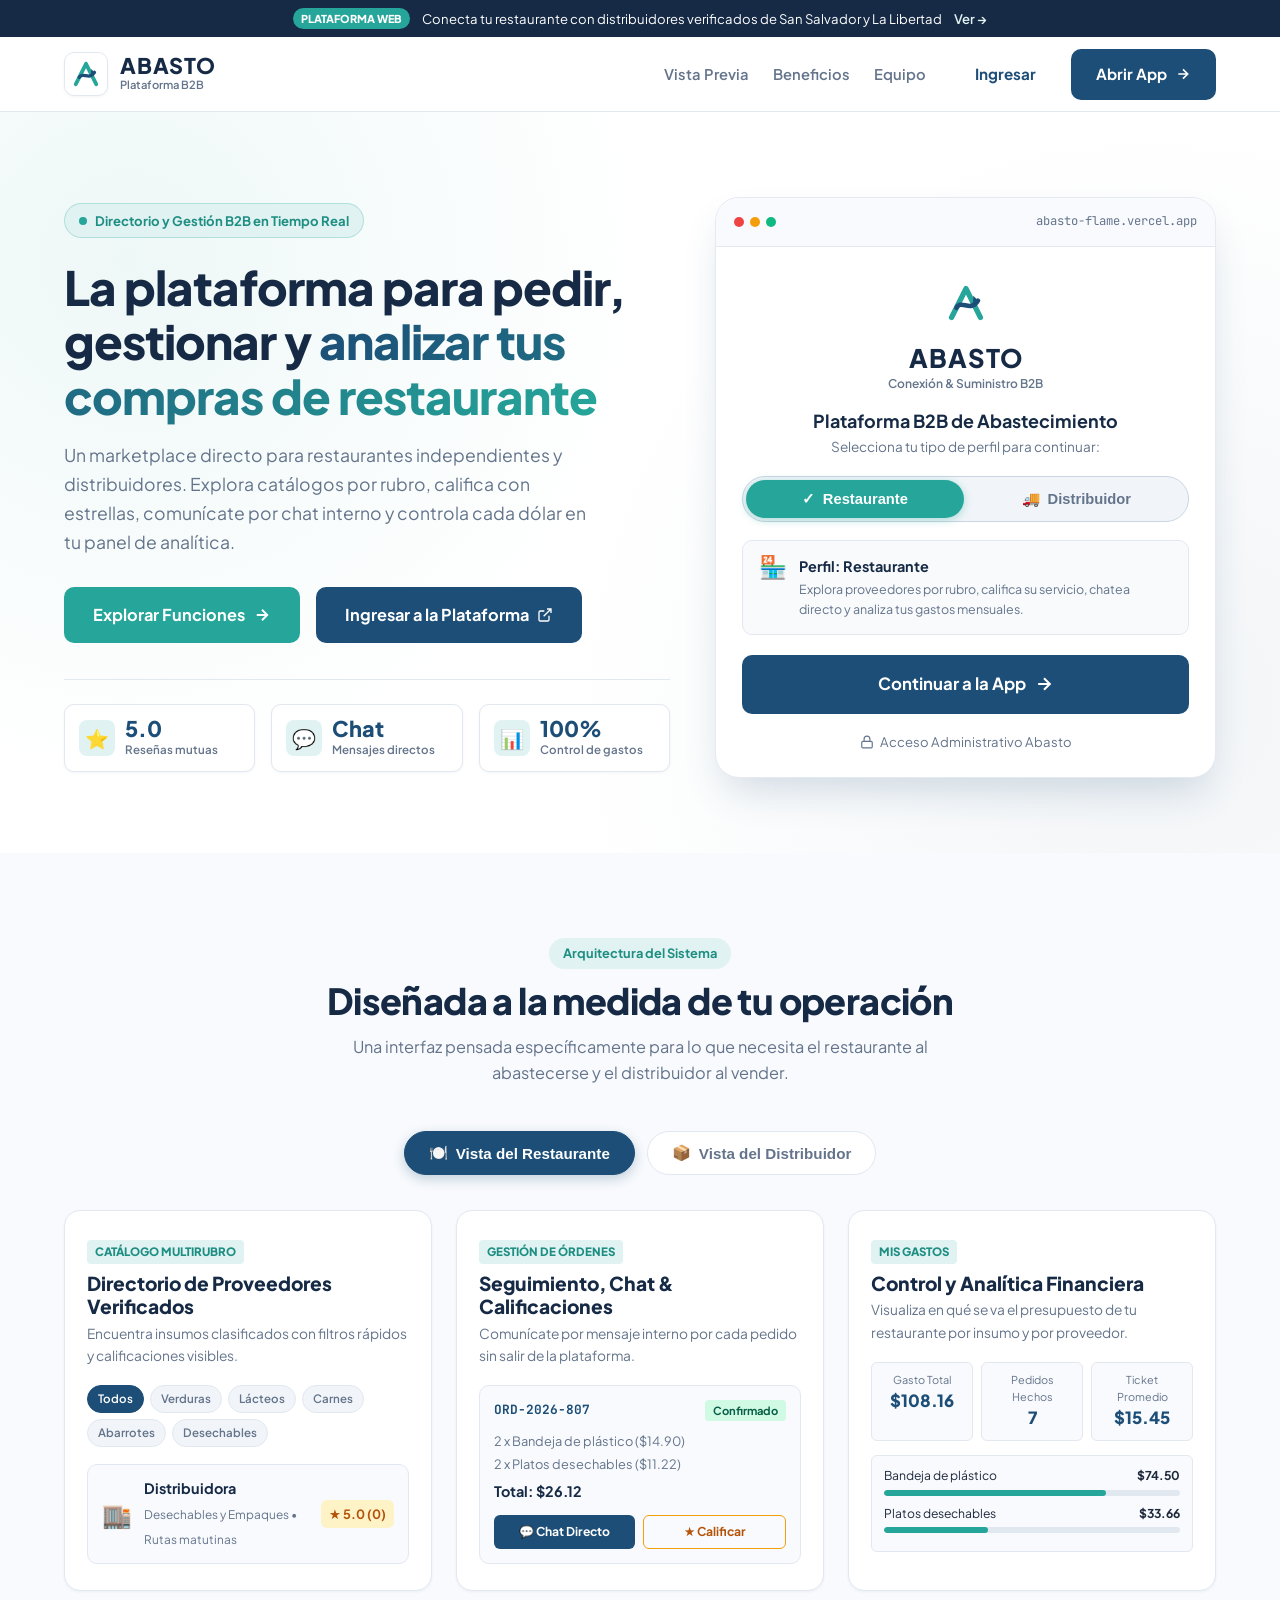
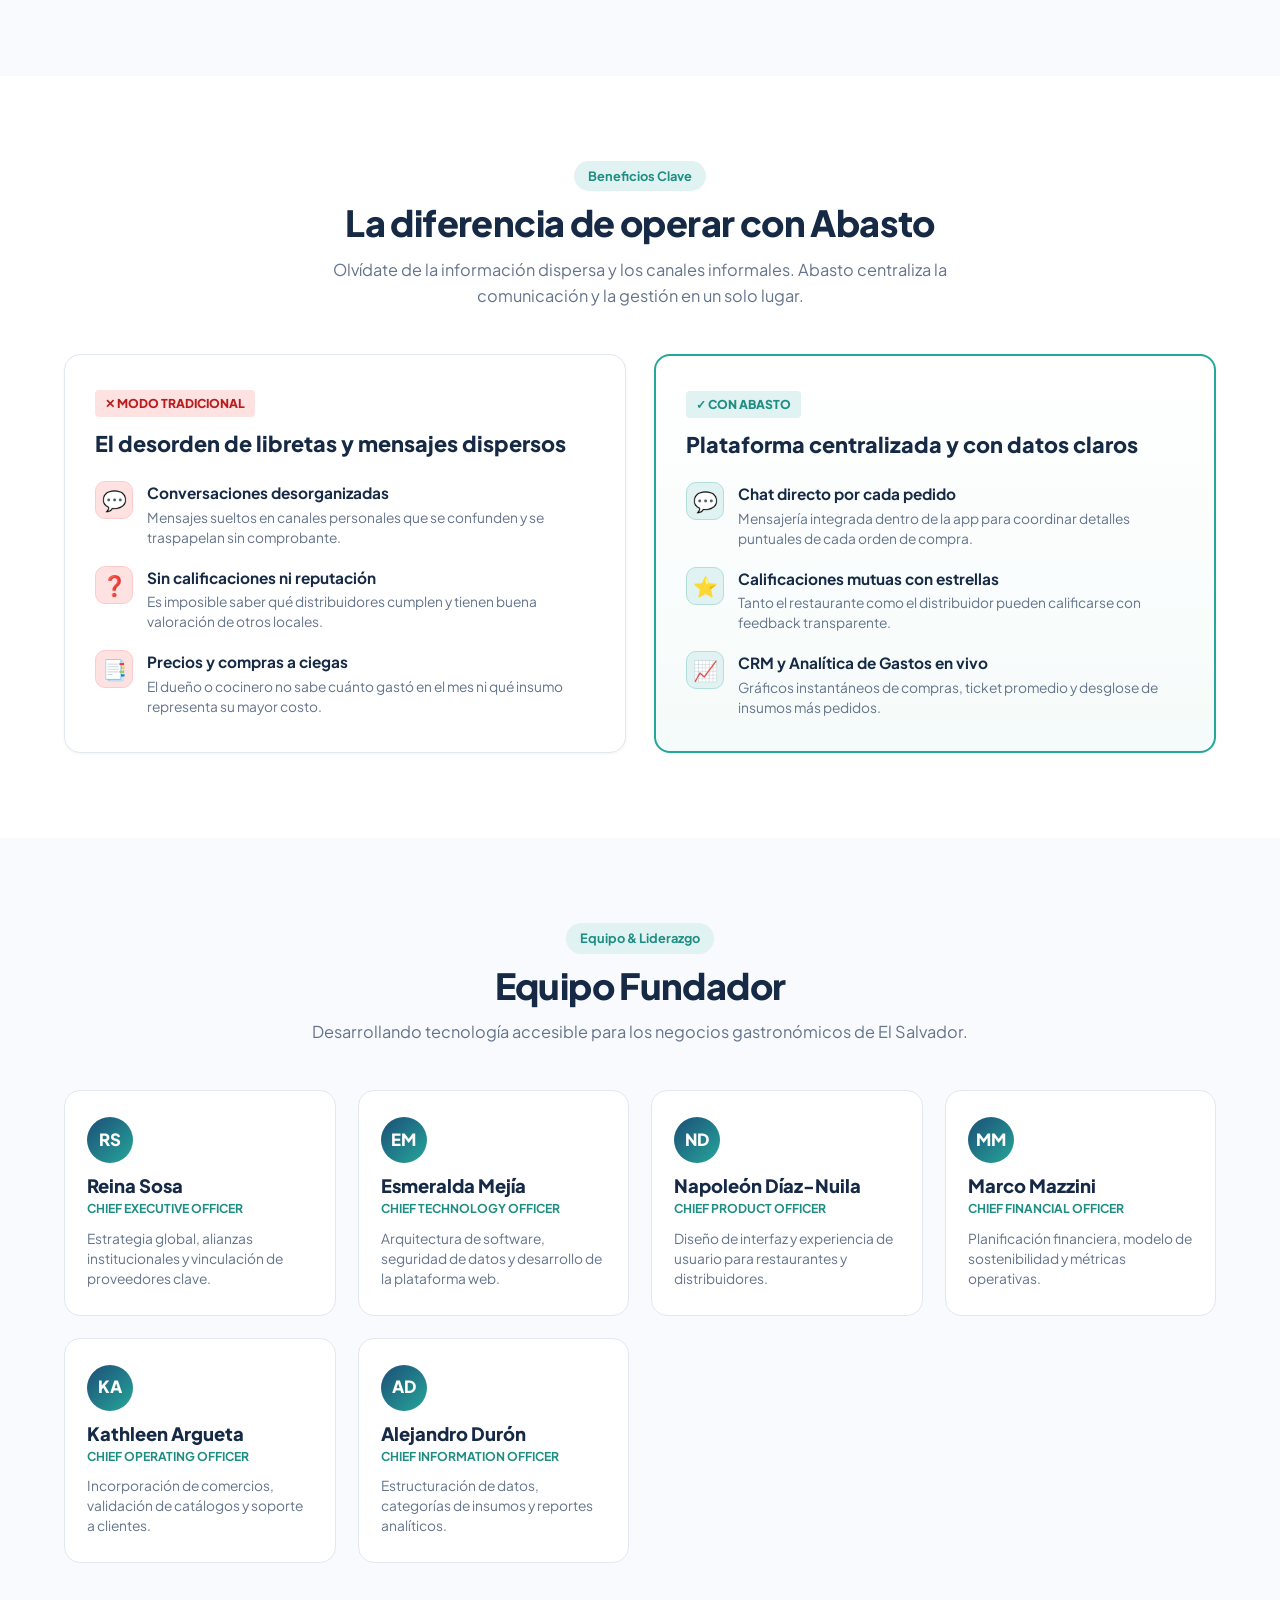
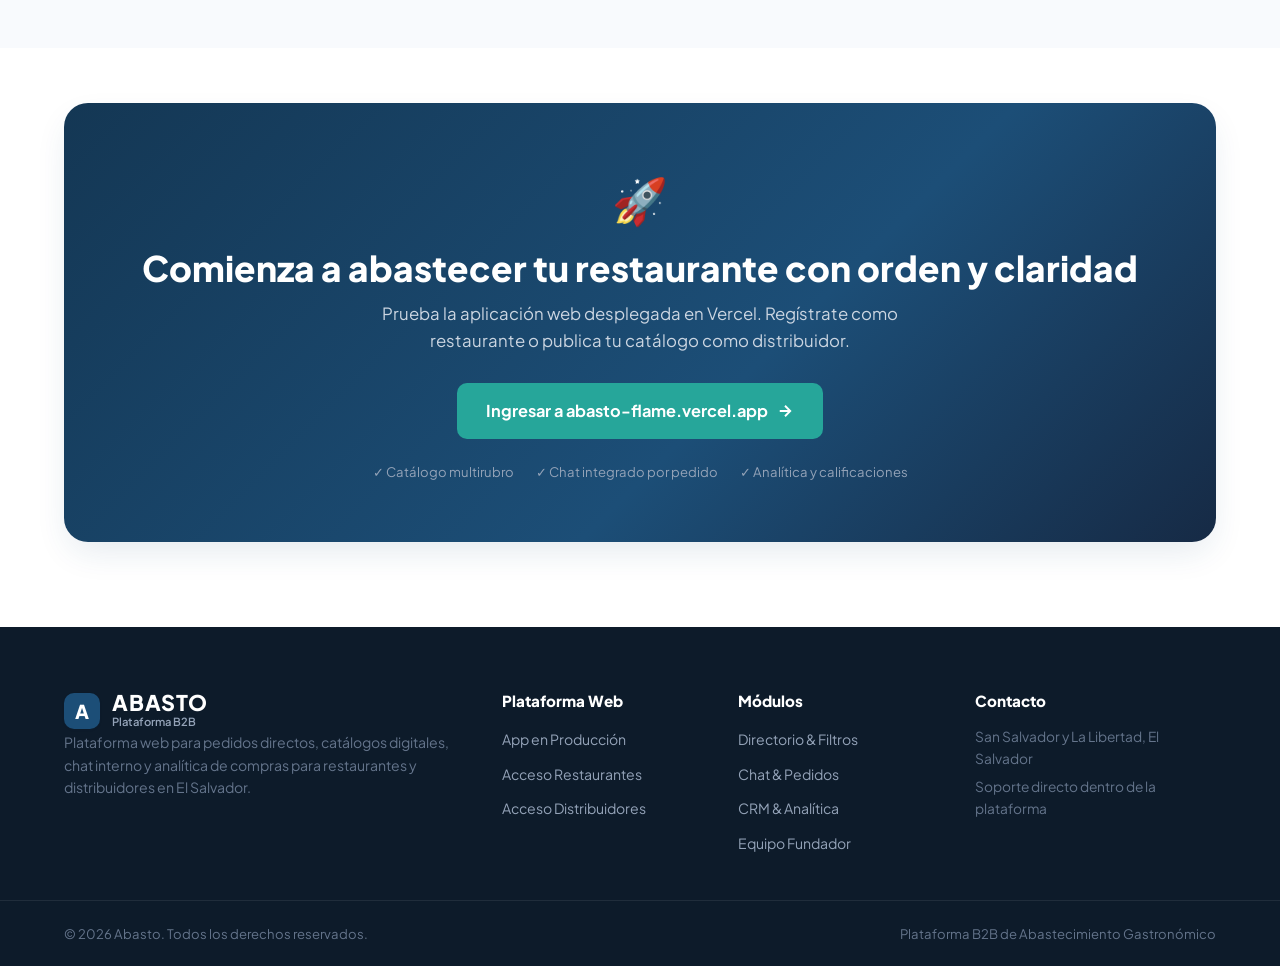
==== commit e210a752: "Indexacion" ====
--- a/index.html
+++ b/index.html
@@ -9,6 +9,8 @@
   <link rel="preconnect" href="https://fonts.gstatic.com" crossorigin>
   <link href="https://fonts.googleapis.com/css2?family=Plus+Jakarta+Sans:wght@400;500;600;700;800&family=JetBrains+Mono:wght@500;600&display=swap" rel="stylesheet">
   <link rel="stylesheet" href="styles.css">
+
+  <meta name="google-site-verification" content="Ef4DvOmjxTXYT26gHfHV0XZG6VTzVd8PGVqTgjQ-v84" />
 </head>
 <body>
 
@@ -463,14 +465,14 @@
 
         <div class="team-grid">
           <div class="team-card-visual">
-            <div class="avatar-badge">EM</div>
-            <h4>Kathleen Argueta</h4>
+            <div class="avatar-badge">RS</div>
+            <h4>Reina Sosa</h4>
             <span class="team-role">Chief Executive Officer</span>
             <p>Estrategia global, alianzas institucionales y vinculación de proveedores clave.</p>
           </div>
 
           <div class="team-card-visual">
-            <div class="avatar-badge">KA</div>
+            <div class="avatar-badge">EM</div>
             <h4>Esmeralda Mejía</h4>
             <span class="team-role">Chief Technology Officer</span>
             <p>Arquitectura de software, seguridad de datos y desarrollo de la plataforma web.</p>
@@ -484,22 +486,22 @@
           </div>
 
           <div class="team-card-visual">
-            <div class="avatar-badge">AD</div>
-            <h4>Alejandro Durón</h4>
+            <div class="avatar-badge">MM</div>
+            <h4>Marco Mazzini</h4>
             <span class="team-role">Chief Financial Officer</span>
             <p>Planificación financiera, modelo de sostenibilidad y métricas operativas.</p>
           </div>
 
           <div class="team-card-visual">
-            <div class="avatar-badge">MM</div>
-            <h4>Marco Mazzini</h4>
+            <div class="avatar-badge">KA</div>
+            <h4>Kathleen Argueta</h4>   
             <span class="team-role">Chief Operating Officer</span>
             <p>Incorporación de comercios, validación de catálogos y soporte a clientes.</p>
           </div>
 
-          <div class="team-card-visual">
-            <div class="avatar-badge">RS</div>
-            <h4>Reina Sosa</h4>
+          <div class="team-card-visual"> 
+            <div class="avatar-badge">AD</div>
+            <h4>Alejandro Durón</h4>        
             <span class="team-role">Chief Information Officer</span>
             <p>Estructuración de datos, categorías de insumos y reportes analíticos.</p>
           </div>
